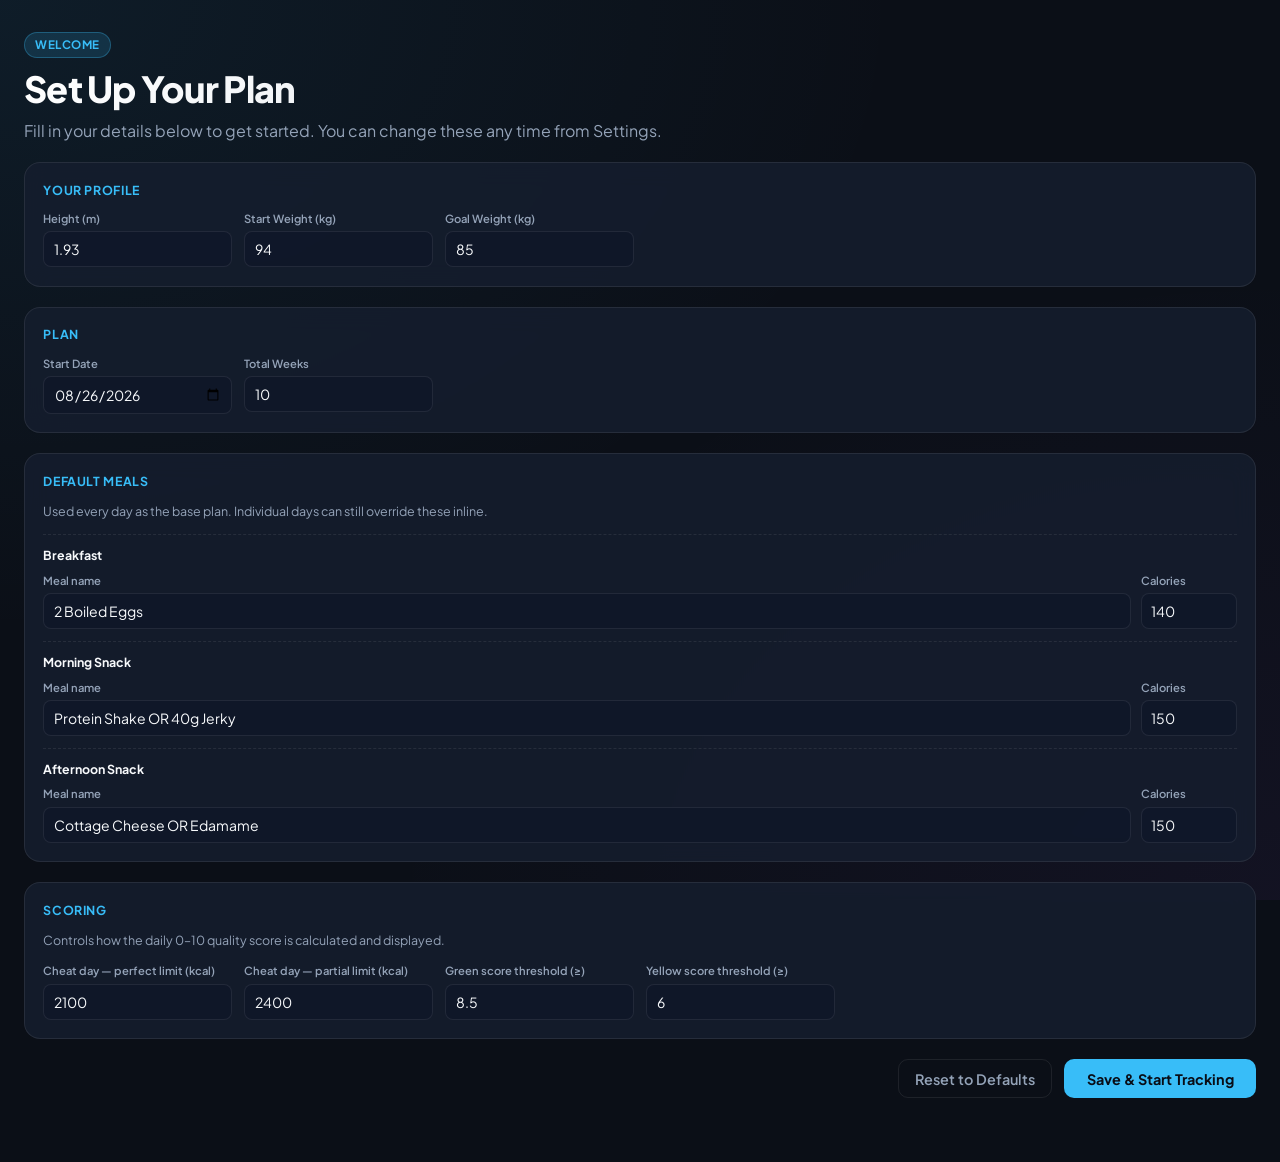
==== config.html @ 934a7dc1 "Valid HTML and   Add config page with first-run setup and configurable plan variables - Adds a confi" ====
<!DOCTYPE html>
<html lang="en">
<head>
  <meta charset="UTF-8">
  <meta name="viewport" content="width=device-width, initial-scale=1.0">
  <meta name="apple-mobile-web-app-capable" content="yes">
  <meta name="apple-mobile-web-app-status-bar-style" content="black-translucent">
  <title>Settings</title>
  <link rel="preconnect" href="https://fonts.googleapis.com">
  <link rel="preconnect" href="https://fonts.gstatic.com" crossorigin>
  <link href="https://fonts.googleapis.com/css2?family=Plus+Jakarta+Sans:wght@400;500;600;700;800&display=swap" rel="stylesheet">
  <link rel="stylesheet" href="styles.css">
</head>
<body>

  <a class="btn-back" href="index.html">← Back to Tracker</a>

  <header>
    <div class="brand-badge">Configuration</div>
    <h1>Settings</h1>
    <p class="subtitle">Adjust your plan details, profile, default meals, and scoring thresholds.</p>
  </header>

  <form id="config-form" onsubmit="return false;">

    <div class="cfg-section">
      <div class="cfg-section-title">Your Profile</div>
      <div class="cfg-grid">
        <div class="cfg-field">
          <label for="cfg-height">Height (m)</label>
          <input type="number" id="cfg-height" step="0.01" min="1" max="2.5" placeholder="1.93">
        </div>
        <div class="cfg-field">
          <label for="cfg-start-weight">Start Weight (kg)</label>
          <input type="number" id="cfg-start-weight" step="0.1" min="30" max="300" placeholder="94">
        </div>
        <div class="cfg-field">
          <label for="cfg-goal-weight">Goal Weight (kg)</label>
          <input type="number" id="cfg-goal-weight" step="0.1" min="30" max="300" placeholder="85">
        </div>
      </div>
    </div>

    <div class="cfg-section">
      <div class="cfg-section-title">Plan</div>
      <div class="cfg-grid">
        <div class="cfg-field">
          <label for="cfg-start-date">Start Date</label>
          <input type="date" id="cfg-start-date">
        </div>
        <div class="cfg-field">
          <label for="cfg-total-weeks">Total Weeks</label>
          <input type="number" id="cfg-total-weeks" step="1" min="1" max="52" placeholder="10">
        </div>
      </div>
    </div>

    <div class="cfg-section">
      <div class="cfg-section-title">Default Meals</div>
      <p class="cfg-section-desc">Used every day as the base plan. Individual days can still override these inline.</p>

      <div class="cfg-meal-row">
        <div class="cfg-meal-label">Breakfast</div>
        <div class="cfg-meal-fields">
          <div class="cfg-field cfg-field-grow">
            <label for="cfg-b-name">Meal name</label>
            <input type="text" id="cfg-b-name" placeholder="2 Boiled Eggs">
          </div>
          <div class="cfg-field cfg-field-cal">
            <label for="cfg-b-cal">Calories</label>
            <input type="number" id="cfg-b-cal" step="5" min="0" placeholder="140">
          </div>
        </div>
      </div>

      <div class="cfg-meal-row">
        <div class="cfg-meal-label">Morning Snack</div>
        <div class="cfg-meal-fields">
          <div class="cfg-field cfg-field-grow">
            <label for="cfg-s1-name">Meal name</label>
            <input type="text" id="cfg-s1-name" placeholder="Protein Shake OR 40g Jerky">
          </div>
          <div class="cfg-field cfg-field-cal">
            <label for="cfg-s1-cal">Calories</label>
            <input type="number" id="cfg-s1-cal" step="5" min="0" placeholder="150">
          </div>
        </div>
      </div>

      <div class="cfg-meal-row">
        <div class="cfg-meal-label">Afternoon Snack</div>
        <div class="cfg-meal-fields">
          <div class="cfg-field cfg-field-grow">
            <label for="cfg-s2-name">Meal name</label>
            <input type="text" id="cfg-s2-name" placeholder="Cottage Cheese OR Edamame">
          </div>
          <div class="cfg-field cfg-field-cal">
            <label for="cfg-s2-cal">Calories</label>
            <input type="number" id="cfg-s2-cal" step="5" min="0" placeholder="150">
          </div>
        </div>
      </div>
    </div>

    <div class="cfg-section">
      <div class="cfg-section-title">Scoring</div>
      <p class="cfg-section-desc">Controls how the daily 0–10 quality score is calculated and displayed.</p>
      <div class="cfg-grid">
        <div class="cfg-field">
          <label for="cfg-cheat-perfect">Cheat day — perfect limit (kcal)</label>
          <input type="number" id="cfg-cheat-perfect" step="50" min="500" placeholder="2100">
        </div>
        <div class="cfg-field">
          <label for="cfg-cheat-partial">Cheat day — partial limit (kcal)</label>
          <input type="number" id="cfg-cheat-partial" step="50" min="500" placeholder="2400">
        </div>
        <div class="cfg-field">
          <label for="cfg-score-high">Green score threshold (≥)</label>
          <input type="number" id="cfg-score-high" step="0.5" min="0" max="10" placeholder="8.5">
        </div>
        <div class="cfg-field">
          <label for="cfg-score-mid">Yellow score threshold (≥)</label>
          <input type="number" id="cfg-score-mid" step="0.5" min="0" max="10" placeholder="6.0">
        </div>
      </div>
    </div>

    <div id="cfg-toast" class="cfg-toast" hidden></div>

    <div class="cfg-actions">
      <button type="button" class="btn-cfg-reset" onclick="resetToDefaults()">Reset to Defaults</button>
      <button type="button" class="btn-cfg-save" onclick="saveSettings()">Save Settings</button>
    </div>

  </form>

  <script src="shared.js"></script>
  <script src="config.js"></script>
</body>
</html>
---- styles.css ----
:root {
  --bg: #0b0f17;
  --card-bg: rgba(22, 30, 46, 0.85);
  --card-border: rgba(255, 255, 255, 0.08);
  --card-border-hover: rgba(56, 189, 248, 0.3);
  --text-main: #f8fafc;
  --text-muted: #94a3b8;
  --text-dim: #64748b;
  --accent: #38bdf8;
  --accent-glow: rgba(56, 189, 248, 0.15);
  --success: #10b981;
  --success-glow: rgba(16, 185, 129, 0.15);
  --warning: #f59e0b;
  --purple: #a855f7;
  --purple-glow: rgba(168, 85, 247, 0.15);
  --font: 'Plus Jakarta Sans', -apple-system, BlinkMacSystemFont, sans-serif;
}

* {
  box-sizing: border-box;
  margin: 0;
  padding: 0;
  -webkit-tap-highlight-color: transparent;
}

.visually-hidden {
  position: absolute;
  width: 1px;
  height: 1px;
  padding: 0;
  margin: -1px;
  overflow: hidden;
  clip: rect(0, 0, 0, 0);
  white-space: nowrap;
  border: 0;
}

body {
  background-color: var(--bg);
  background-image: 
    radial-gradient(at 0% 0%, rgba(56, 189, 248, 0.08) 0px, transparent 50%),
    radial-gradient(at 100% 100%, rgba(168, 85, 247, 0.05) 0px, transparent 50%);
  background-attachment: fixed;
  color: var(--text-main);
  font-family: var(--font);
  line-height: 1.4;
  padding: 1rem;
  max-width: 1320px;
  margin: 0 auto;
  min-height: 100vh;
}

header {
  margin-bottom: 1.25rem;
  display: flex;
  flex-direction: column;
  gap: 0.35rem;
}

.brand-badge {
  display: inline-flex;
  align-items: center;
  background: var(--accent-glow);
  border: 1px solid rgba(56, 189, 248, 0.3);
  color: var(--accent);
  padding: 0.25rem 0.65rem;
  border-radius: 9999px;
  font-size: 0.725rem;
  font-weight: 700;
  letter-spacing: 0.04em;
  text-transform: uppercase;
  width: fit-content;
}

h1 {
  font-size: 1.6rem;
  font-weight: 800;
  letter-spacing: -0.02em;
  background: linear-gradient(135deg, #ffffff 0%, #cbd5e1 100%);
  -webkit-background-clip: text;
  -webkit-text-fill-color: transparent;
}

.subtitle { color: var(--text-muted); font-size: 0.85rem; }

.dashboard-card {
  background: var(--card-bg);
  backdrop-filter: blur(12px);
  -webkit-backdrop-filter: blur(12px);
  border: 1px solid var(--card-border);
  border-radius: 16px;
  padding: 1rem 1.25rem;
  margin-bottom: 1.25rem;
}

.progress-header {
  display: flex;
  justify-content: space-between;
  align-items: flex-end;
  margin-bottom: 0.6rem;
}

.progress-title {
  font-size: 0.775rem;
  font-weight: 700;
  color: var(--text-muted);
  text-transform: uppercase;
  letter-spacing: 0.04em;
}

.progress-number { font-size: 1.25rem; font-weight: 800; color: var(--accent); }

.progress-track {
  background: rgba(15, 23, 42, 0.8);
  height: 12px;
  border-radius: 9999px;
  overflow: hidden;
  border: 1px solid var(--card-border);
  padding: 2px;
}

.progress-fill {
  background: linear-gradient(90deg, var(--accent) 0%, var(--success) 100%);
  height: 100%;
  width: 0%;
  border-radius: 9999px;
  transition: width 0.4s cubic-bezier(0.4, 0, 0.2, 1);
}

.quick-actions {
  display: flex;
  gap: 0.5rem;
  overflow-x: auto;
  padding-bottom: 0.25rem;
  margin-bottom: 1.25rem;
  -webkit-overflow-scrolling: touch;
  scrollbar-width: none;
}

.quick-actions::-webkit-scrollbar { display: none; }

.qa-btn {
  display: inline-flex;
  align-items: center;
  gap: 0.4rem;
  background: var(--card-bg);
  border: 1px solid var(--card-border);
  color: var(--text-main);
  padding: 0.55rem 0.9rem;
  border-radius: 10px;
  font-size: 0.8rem;
  font-weight: 600;
  font-family: var(--font);
  cursor: pointer;
  text-decoration: none;
  white-space: nowrap;
  flex-shrink: 0;
}

.qa-btn:hover { border-color: var(--card-border-hover); }

.controls-wrapper {
  display: flex;
  flex-direction: column;
  gap: 0.85rem;
  margin-bottom: 1.25rem;
}

.week-nav {
  display: flex;
  gap: 0.4rem;
  overflow-x: auto;
  padding-bottom: 0.4rem;
  -webkit-overflow-scrolling: touch;
  scrollbar-width: none;
}

.week-nav::-webkit-scrollbar { display: none; }

.btn-week {
  background: var(--card-bg);
  border: 1px solid var(--card-border);
  color: var(--text-muted);
  padding: 0.55rem 0.9rem;
  border-radius: 10px;
  cursor: pointer;
  font-size: 0.825rem;
  font-weight: 600;
  white-space: nowrap;
  transition: all 0.2s ease;
  font-family: var(--font);
  flex-shrink: 0;
}

.btn-week.active {
  background: var(--accent);
  color: #090d16;
  border-color: var(--accent);
  font-weight: 700;
}

.action-bar {
  display: flex;
  justify-content: space-between;
  align-items: center;
  gap: 0.75rem;
}

.week-info-tag { font-size: 0.9rem; font-weight: 700; color: var(--text-main); }
.week-info-tag span { font-weight: 500; color: var(--text-muted); font-size: 0.8rem; display: block; }

.btn-reset {
  background: transparent;
  border: 1px solid rgba(239, 68, 68, 0.3);
  color: #ef4444;
  padding: 0.4rem 0.75rem;
  border-radius: 8px;
  cursor: pointer;
  font-size: 0.75rem;
  font-weight: 600;
  font-family: var(--font);
  flex-shrink: 0;
}

.days-grid {
  display: grid;
  grid-template-columns: repeat(auto-fill, minmax(320px, 1fr));
  gap: 1.25rem;
}

.day-card {
  background: var(--card-bg);
  backdrop-filter: blur(12px);
  -webkit-backdrop-filter: blur(12px);
  border: 1px solid var(--card-border);
  border-radius: 16px;
  padding: 1.15rem;
  display: flex;
  flex-direction: column;
  justify-content: space-between;
}

.day-card.completed-day {
  border-color: rgba(16, 185, 129, 0.4);
  background: rgba(16, 185, 129, 0.03);
}

.day-header {
  display: flex;
  justify-content: space-between;
  align-items: flex-start;
  padding-bottom: 0.75rem;
  margin-bottom: 0.75rem;
  border-bottom: 1px solid var(--card-border);
}

.day-title { font-size: 1.05rem; font-weight: 700; }
.day-date { font-size: 0.775rem; font-weight: 600; color: var(--accent); }

.header-badges { display: flex; flex-direction: column; align-items: flex-end; gap: 0.3rem; }

.score-pill {
  font-size: 0.75rem;
  font-weight: 800;
  padding: 0.2rem 0.55rem;
  border-radius: 6px;
  display: inline-flex;
  align-items: center;
  gap: 0.25rem;
}

.score-high {
  background: rgba(16, 185, 129, 0.15);
  color: #34d399;
  border: 1px solid rgba(16, 185, 129, 0.3);
}

.score-mid {
  background: rgba(245, 158, 11, 0.15);
  color: #fbbf24;
  border: 1px solid rgba(245, 158, 11, 0.3);
}

.score-low {
  background: rgba(239, 68, 68, 0.15);
  color: #f87171;
  border: 1px solid rgba(239, 68, 68, 0.3);
}

.calorie-pill {
  font-size: 0.725rem;
  font-weight: 800;
  padding: 0.2rem 0.5rem;
  border-radius: 6px;
  background: rgba(56, 189, 248, 0.1);
  color: var(--accent);
  border: 1px solid rgba(56, 189, 248, 0.2);
}

.calorie-pill.cheat {
  background: var(--purple-glow);
  color: var(--purple);
  border-color: rgba(168, 85, 247, 0.3);
}

.checklist { display: flex; flex-direction: column; gap: 0.5rem; }

.check-item {
  display: flex;
  align-items: flex-start;
  gap: 0.75rem;
  padding: 0.5rem;
  border-radius: 10px;
  cursor: pointer;
  min-height: 44px;
}

.check-item:active { background: rgba(255, 255, 255, 0.05); }

.checkbox-custom {
  position: relative;
  width: 22px;
  height: 22px;
  border: 2px solid var(--text-dim);
  border-radius: 6px;
  background: rgba(15, 23, 42, 0.6);
  cursor: pointer;
  margin-top: 1px;
  flex-shrink: 0;
  display: flex;
  align-items: center;
  justify-content: center;
}

.check-item input[type="checkbox"] { position: absolute; opacity: 0; cursor: pointer; height: 0; width: 0; }

.check-item input[type="checkbox"]:checked ~ .checkbox-custom {
  background: var(--success);
  border-color: var(--success);
}

.check-item input[type="checkbox"]:focus-visible ~ .checkbox-custom {
  outline: 2px solid var(--accent);
  outline-offset: 2px;
}

.checkbox-custom::after {
  content: "";
  position: absolute;
  display: none;
  width: 5px;
  height: 9px;
  border: solid #0b0f17;
  border-width: 0 2.5px 2.5px 0;
  transform: rotate(45deg);
  margin-bottom: 2px;
}

.check-item input[type="checkbox"]:checked ~ .checkbox-custom::after { display: block; }
.item-content { flex-grow: 1; }

.item-title {
  font-size: 0.85rem;
  font-weight: 600;
  color: var(--text-main);
  display: flex;
  justify-content: space-between;
  align-items: center;
}

.item-cal { font-size: 0.7rem; color: var(--text-dim); font-weight: 700; }

.check-item input[type="checkbox"]:checked ~ .item-content .item-title {
  color: var(--text-dim);
  text-decoration: line-through;
}

.item-desc { font-size: 0.75rem; color: var(--text-muted); display: block; margin-top: 0.1rem; }

.item-cal-input,
.item-desc-input {
  background: transparent;
  border: none;
  border-bottom: 1px dashed var(--card-border);
  color: inherit;
  font-family: var(--font);
  padding: 0 0 1px 0;
  outline: none;
  border-radius: 0;
}

.item-cal-input:focus,
.item-desc-input:focus {
  border-bottom-color: var(--accent);
}

.item-cal-input {
  width: 4.2rem;
  flex-shrink: 0;
  text-align: right;
  font-size: 0.7rem;
  font-weight: 700;
  color: var(--text-dim);
  -moz-appearance: textfield;
}

.item-cal-input.cheat-tag { color: var(--purple); }

.item-desc-input {
  display: block;
  width: 100%;
  font-size: 0.75rem;
  color: var(--text-muted);
  margin-top: 0.1rem;
}

.exercise-comment-box {
  margin-top: 0.25rem;
  margin-left: 2rem;
}

.exercise-comment-box input {
  background: rgba(15, 23, 42, 0.6);
  border: 1px solid var(--card-border);
  border-radius: 6px;
  padding: 0.35rem 0.5rem;
  color: var(--text-main);
  font-size: 0.75rem;
  font-family: var(--font);
  outline: none;
  width: 100%;
}

.exercise-comment-box input:focus { border-color: var(--warning); }

.section-divider { margin: 0.75rem 0; border-top: 1px dashed var(--card-border); }

.sunday-box {
  background: rgba(168, 85, 247, 0.05);
  border: 1px solid rgba(168, 85, 247, 0.2);
  border-radius: 12px;
  padding: 0.75rem;
  margin-bottom: 0.75rem;
  display: flex;
  flex-direction: column;
  gap: 0.6rem;
}

.box-title { font-size: 0.775rem; font-weight: 700; color: var(--purple); }

.measure-grid { display: grid; grid-template-columns: repeat(2, 1fr); gap: 0.4rem; }
.measure-field { display: flex; flex-direction: column; gap: 0.2rem; }
.measure-field label { font-size: 0.675rem; font-weight: 600; color: var(--text-muted); }
.measure-field input {
  background: rgba(15, 23, 42, 0.8);
  border: 1px solid var(--card-border);
  border-radius: 6px;
  padding: 0.4rem;
  color: var(--text-main);
  font-size: 0.85rem;
  font-family: var(--font);
  outline: none;
  width: 100%;
}

.photo-upload-zone {
  display: flex;
  flex-direction: column;
  align-items: center;
  gap: 0.5rem;
}

.photo-preview {
  width: 100%;
  max-height: 180px;
  object-fit: cover;
  border-radius: 8px;
  border: 1px solid var(--card-border);
}

.btn-photo {
  background: rgba(168, 85, 247, 0.15);
  border: 1px solid rgba(168, 85, 247, 0.4);
  color: var(--purple);
  padding: 0.45rem 0.85rem;
  border-radius: 8px;
  font-size: 0.75rem;
  font-weight: 700;
  cursor: pointer;
  display: inline-flex;
  align-items: center;
  gap: 0.4rem;
  font-family: var(--font);
  width: 100%;
  justify-content: center;
}

.btn-remove-photo {
  background: transparent;
  border: none;
  color: #ef4444;
  font-size: 0.7rem;
  cursor: pointer;
  text-decoration: underline;
}

.notes-box { display: flex; flex-direction: column; gap: 0.3rem; margin-top: 0.5rem; }
.notes-box label { font-size: 0.725rem; font-weight: 600; color: var(--text-muted); }
.notes-box textarea {
  background: rgba(15, 23, 42, 0.6);
  border: 1px solid var(--card-border);
  border-radius: 8px;
  padding: 0.5rem;
  color: var(--text-main);
  font-size: 0.825rem;
  font-family: var(--font);
  resize: vertical;
  min-height: 52px;
  outline: none;
}

.workout-tag { color: var(--warning); font-weight: 600; }
.rest-tag { color: var(--text-dim); }
.cheat-tag { color: var(--purple); font-weight: 700; }

/* --- Stats page --- */

.btn-back {
  display: inline-flex;
  align-items: center;
  gap: 0.35rem;
  color: var(--text-muted);
  text-decoration: none;
  font-size: 0.8rem;
  font-weight: 600;
  margin-bottom: 0.75rem;
}

.btn-back:hover { color: var(--accent); }

.stats-grid {
  display: grid;
  grid-template-columns: repeat(auto-fit, minmax(150px, 1fr));
  gap: 0.85rem;
  margin-bottom: 1.25rem;
}

.stat-card {
  background: var(--card-bg);
  backdrop-filter: blur(12px);
  -webkit-backdrop-filter: blur(12px);
  border: 1px solid var(--card-border);
  border-radius: 14px;
  padding: 0.9rem 1rem;
}

.stat-label {
  font-size: 0.7rem;
  font-weight: 700;
  color: var(--text-muted);
  text-transform: uppercase;
  letter-spacing: 0.04em;
  margin-bottom: 0.35rem;
}

.stat-value { font-size: 1.5rem; font-weight: 800; color: var(--text-main); line-height: 1.1; }
.stat-value.accent { color: var(--accent); }
.stat-value.success { color: var(--success); }
.stat-value.purple { color: var(--purple); }
.stat-value.warning { color: var(--warning); }

.stat-sub { font-size: 0.75rem; color: var(--text-dim); margin-top: 0.25rem; }

.charts-grid {
  display: grid;
  grid-template-columns: 1fr;
  gap: 1.25rem;
  margin-bottom: 1.25rem;
}

.chart-card {
  background: var(--card-bg);
  backdrop-filter: blur(12px);
  -webkit-backdrop-filter: blur(12px);
  border: 1px solid var(--card-border);
  border-radius: 16px;
  padding: 1.15rem;
}

.chart-card-title {
  font-size: 0.9rem;
  font-weight: 700;
  color: var(--text-main);
  margin-bottom: 0.15rem;
}

.chart-card-subtitle {
  font-size: 0.75rem;
  color: var(--text-muted);
  margin-bottom: 0.9rem;
}

.chart-canvas-wrap { position: relative; height: 260px; }

.empty-state {
  color: var(--text-dim);
  font-size: 0.8rem;
  text-align: center;
  padding: 2rem 1rem;
}

.photo-timeline {
  display: flex;
  gap: 0.6rem;
  overflow-x: auto;
  padding-bottom: 0.4rem;
  -webkit-overflow-scrolling: touch;
}

.photo-timeline-item { flex-shrink: 0; width: 110px; text-align: center; }

.photo-timeline-item img {
  width: 110px;
  height: 130px;
  object-fit: cover;
  border-radius: 10px;
  border: 1px solid var(--card-border);
  display: block;
}

.photo-timeline-caption { font-size: 0.7rem; color: var(--text-muted); margin-top: 0.3rem; }

/* --- Modal --- */

.modal-overlay {
  position: fixed;
  inset: 0;
  background: rgba(0, 0, 0, 0.6);
  backdrop-filter: blur(4px);
  -webkit-backdrop-filter: blur(4px);
  display: flex;
  align-items: center;
  justify-content: center;
  padding: 1rem;
  z-index: 1000;
}

.modal-overlay[hidden] { display: none; }

.modal-box {
  background: var(--card-bg);
  backdrop-filter: blur(12px);
  -webkit-backdrop-filter: blur(12px);
  border: 1px solid var(--card-border);
  border-radius: 16px;
  padding: 1.25rem;
  width: 100%;
  max-width: 420px;
  max-height: 90vh;
  overflow-y: auto;
}

.modal-title { font-size: 1.05rem; font-weight: 800; margin-bottom: 0.5rem; }
.modal-message { font-size: 0.85rem; color: var(--text-muted); line-height: 1.5; margin-bottom: 1rem; }

.modal-field-row { display: grid; grid-template-columns: 1fr 1fr; gap: 0.6rem; margin-bottom: 0.75rem; }
.modal-field { display: flex; flex-direction: column; gap: 0.3rem; }
.modal-field label { font-size: 0.7rem; font-weight: 600; color: var(--text-muted); }

.modal-field input,
.modal-field select {
  background: rgba(15, 23, 42, 0.8);
  border: 1px solid var(--card-border);
  border-radius: 8px;
  padding: 0.5rem 0.6rem;
  color: var(--text-main);
  font-size: 0.85rem;
  font-family: var(--font);
  outline: none;
  width: 100%;
}

.modal-actions { display: flex; justify-content: flex-end; gap: 0.6rem; margin-top: 1rem; }

.btn-modal-cancel {
  background: transparent;
  border: 1px solid var(--card-border);
  color: var(--text-muted);
  padding: 0.5rem 1rem;
  border-radius: 8px;
  cursor: pointer;
  font-weight: 600;
  font-family: var(--font);
  font-size: 0.85rem;
}

.btn-modal-confirm {
  background: var(--accent);
  border: none;
  color: #090d16;
  padding: 0.5rem 1rem;
  border-radius: 8px;
  cursor: pointer;
  font-weight: 700;
  font-family: var(--font);
  font-size: 0.85rem;
}

.btn-modal-confirm.btn-modal-danger { background: #ef4444; color: #fff; }

/* --- Config page --- */

.cfg-section {
  background: var(--card-bg);
  backdrop-filter: blur(12px);
  -webkit-backdrop-filter: blur(12px);
  border: 1px solid var(--card-border);
  border-radius: 16px;
  padding: 1.15rem;
  margin-bottom: 1.25rem;
}

.cfg-section-title {
  font-size: 0.775rem;
  font-weight: 700;
  color: var(--accent);
  text-transform: uppercase;
  letter-spacing: 0.05em;
  margin-bottom: 0.75rem;
}

.cfg-section-desc {
  font-size: 0.78rem;
  color: var(--text-muted);
  margin-bottom: 0.85rem;
  line-height: 1.5;
}

.cfg-grid {
  display: grid;
  grid-template-columns: repeat(auto-fill, minmax(180px, 1fr));
  gap: 0.75rem;
}

.cfg-field {
  display: flex;
  flex-direction: column;
  gap: 0.3rem;
}

.cfg-field label {
  font-size: 0.7rem;
  font-weight: 600;
  color: var(--text-muted);
}

.cfg-field input {
  background: rgba(15, 23, 42, 0.8);
  border: 1px solid var(--card-border);
  border-radius: 8px;
  padding: 0.5rem 0.6rem;
  color: var(--text-main);
  font-size: 0.875rem;
  font-family: var(--font);
  outline: none;
  width: 100%;
}

.cfg-field input:focus { border-color: var(--accent); }

.cfg-meal-row {
  border-top: 1px dashed var(--card-border);
  padding-top: 0.75rem;
  margin-top: 0.75rem;
}

.cfg-meal-row:first-of-type { border-top: none; margin-top: 0; padding-top: 0; }

.cfg-meal-label {
  font-size: 0.775rem;
  font-weight: 700;
  color: var(--text-main);
  margin-bottom: 0.5rem;
}

.cfg-meal-fields {
  display: flex;
  gap: 0.6rem;
  align-items: flex-end;
}

.cfg-field-grow { flex: 1; }

.cfg-field-cal { width: 6rem; flex-shrink: 0; }

.cfg-actions {
  display: flex;
  justify-content: flex-end;
  gap: 0.75rem;
  margin-bottom: 2rem;
}

.btn-cfg-save {
  background: var(--accent);
  border: none;
  color: #090d16;
  padding: 0.6rem 1.4rem;
  border-radius: 10px;
  cursor: pointer;
  font-weight: 700;
  font-family: var(--font);
  font-size: 0.9rem;
}

.btn-cfg-reset {
  background: transparent;
  border: 1px solid var(--card-border);
  color: var(--text-muted);
  padding: 0.6rem 1rem;
  border-radius: 10px;
  cursor: pointer;
  font-weight: 600;
  font-family: var(--font);
  font-size: 0.9rem;
}

.cfg-toast {
  background: var(--success);
  color: #0b0f17;
  font-size: 0.825rem;
  font-weight: 700;
  padding: 0.55rem 1rem;
  border-radius: 8px;
  margin-bottom: 0.75rem;
  text-align: center;
}

@media (min-width: 768px) {
  body { padding: 2rem 1.5rem; }
  h1 { font-size: 2.25rem; }
  .subtitle { font-size: 1rem; }
  .charts-grid { grid-template-columns: repeat(2, 1fr); }
  .charts-grid .chart-card.full-width { grid-column: 1 / -1; }
}
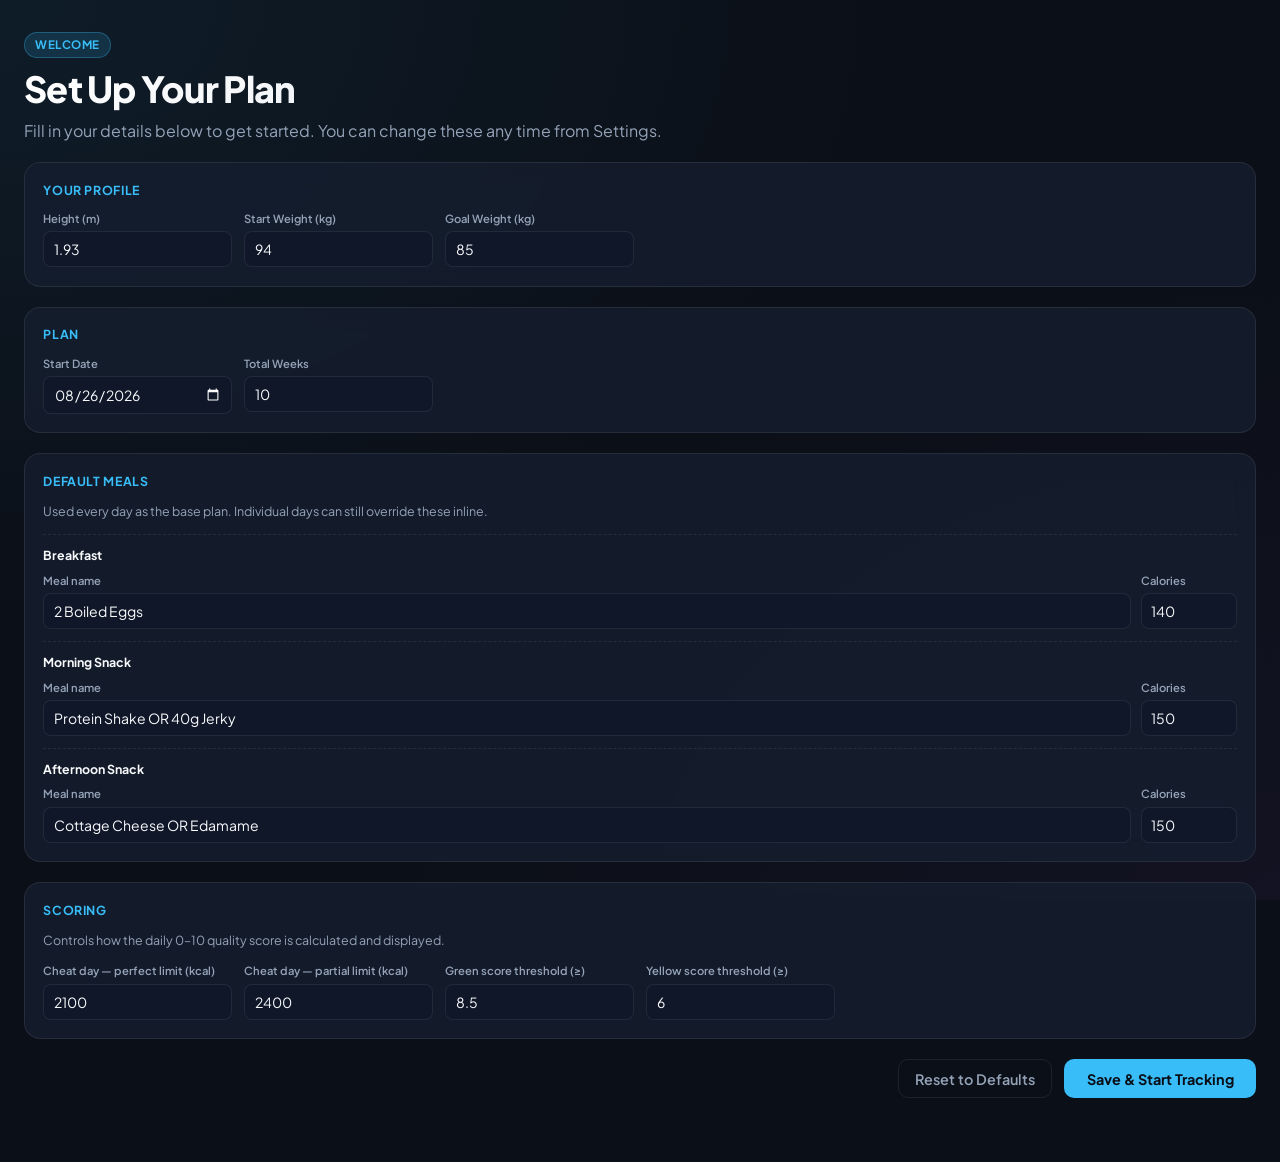
==== commit 175a932c: "Reorganize JS and CSS into js/ and css/ folders Moves script.js, shared.js, stats.js, and config.js " ====
--- a/config.html
+++ b/config.html
@@ -9,7 +9,8 @@
   <link rel="preconnect" href="https://fonts.googleapis.com">
   <link rel="preconnect" href="https://fonts.gstatic.com" crossorigin>
   <link href="https://fonts.googleapis.com/css2?family=Plus+Jakarta+Sans:wght@400;500;600;700;800&display=swap" rel="stylesheet">
-  <link rel="stylesheet" href="styles.css">
+  <link rel="icon" href="favicon.svg" type="image/svg+xml">
+  <link rel="stylesheet" href="css/styles.css">
 </head>
 <body>
 
@@ -134,7 +135,7 @@
 
   </form>
 
-  <script src="shared.js"></script>
-  <script src="config.js"></script>
+  <script src="js/shared.js"></script>
+  <script src="js/config.js"></script>
 </body>
 </html>
--- a/css/styles.css
+++ b/css/styles.css
@@ -0,0 +1,845 @@
+:root {
+  --bg: #0b0f17;
+  --card-bg: rgba(22, 30, 46, 0.85);
+  --card-border: rgba(255, 255, 255, 0.08);
+  --card-border-hover: rgba(56, 189, 248, 0.3);
+  --text-main: #f8fafc;
+  --text-muted: #94a3b8;
+  --text-dim: #64748b;
+  --accent: #38bdf8;
+  --accent-glow: rgba(56, 189, 248, 0.15);
+  --success: #10b981;
+  --success-glow: rgba(16, 185, 129, 0.15);
+  --warning: #f59e0b;
+  --purple: #a855f7;
+  --purple-glow: rgba(168, 85, 247, 0.15);
+  --font: 'Plus Jakarta Sans', -apple-system, BlinkMacSystemFont, sans-serif;
+  color-scheme: dark;
+}
+
+* {
+  box-sizing: border-box;
+  margin: 0;
+  padding: 0;
+  -webkit-tap-highlight-color: transparent;
+}
+
+.visually-hidden {
+  position: absolute;
+  width: 1px;
+  height: 1px;
+  padding: 0;
+  margin: -1px;
+  overflow: hidden;
+  clip: rect(0, 0, 0, 0);
+  white-space: nowrap;
+  border: 0;
+}
+
+body {
+  background-color: var(--bg);
+  background-image: 
+    radial-gradient(at 0% 0%, rgba(56, 189, 248, 0.08) 0px, transparent 50%),
+    radial-gradient(at 100% 100%, rgba(168, 85, 247, 0.05) 0px, transparent 50%);
+  background-attachment: fixed;
+  color: var(--text-main);
+  font-family: var(--font);
+  line-height: 1.4;
+  padding: 1rem;
+  max-width: 1320px;
+  margin: 0 auto;
+  min-height: 100vh;
+}
+
+header {
+  margin-bottom: 1.25rem;
+  display: flex;
+  flex-direction: column;
+  gap: 0.35rem;
+}
+
+.brand-badge {
+  display: inline-flex;
+  align-items: center;
+  background: var(--accent-glow);
+  border: 1px solid rgba(56, 189, 248, 0.3);
+  color: var(--accent);
+  padding: 0.25rem 0.65rem;
+  border-radius: 9999px;
+  font-size: 0.725rem;
+  font-weight: 700;
+  letter-spacing: 0.04em;
+  text-transform: uppercase;
+  width: fit-content;
+}
+
+h1 {
+  font-size: 1.6rem;
+  font-weight: 800;
+  letter-spacing: -0.02em;
+  background: linear-gradient(135deg, #ffffff 0%, #cbd5e1 100%);
+  -webkit-background-clip: text;
+  -webkit-text-fill-color: transparent;
+}
+
+.subtitle { color: var(--text-muted); font-size: 0.85rem; }
+
+.dashboard-card {
+  background: var(--card-bg);
+  backdrop-filter: blur(12px);
+  -webkit-backdrop-filter: blur(12px);
+  border: 1px solid var(--card-border);
+  border-radius: 16px;
+  padding: 1rem 1.25rem;
+  margin-bottom: 1.25rem;
+}
+
+.progress-header {
+  display: flex;
+  justify-content: space-between;
+  align-items: flex-end;
+  margin-bottom: 0.6rem;
+}
+
+.progress-title {
+  font-size: 0.775rem;
+  font-weight: 700;
+  color: var(--text-muted);
+  text-transform: uppercase;
+  letter-spacing: 0.04em;
+}
+
+.progress-number { font-size: 1.25rem; font-weight: 800; color: var(--accent); }
+
+.progress-track {
+  background: rgba(15, 23, 42, 0.8);
+  height: 12px;
+  border-radius: 9999px;
+  overflow: hidden;
+  border: 1px solid var(--card-border);
+  padding: 2px;
+}
+
+.progress-fill {
+  background: linear-gradient(90deg, var(--accent) 0%, var(--success) 100%);
+  height: 100%;
+  width: 0%;
+  border-radius: 9999px;
+  transition: width 0.4s cubic-bezier(0.4, 0, 0.2, 1);
+}
+
+.quick-actions {
+  display: flex;
+  gap: 0.5rem;
+  overflow-x: auto;
+  padding-bottom: 0.25rem;
+  margin-bottom: 1.25rem;
+  -webkit-overflow-scrolling: touch;
+  scrollbar-width: none;
+}
+
+.quick-actions::-webkit-scrollbar { display: none; }
+
+.qa-btn {
+  display: inline-flex;
+  align-items: center;
+  gap: 0.4rem;
+  background: var(--card-bg);
+  border: 1px solid var(--card-border);
+  color: var(--text-main);
+  padding: 0.55rem 0.9rem;
+  border-radius: 10px;
+  font-size: 0.8rem;
+  font-weight: 600;
+  font-family: var(--font);
+  cursor: pointer;
+  text-decoration: none;
+  white-space: nowrap;
+  flex-shrink: 0;
+}
+
+.qa-btn:hover { border-color: var(--card-border-hover); }
+
+.controls-wrapper {
+  display: flex;
+  flex-direction: column;
+  gap: 0.85rem;
+  margin-bottom: 1.25rem;
+}
+
+.week-nav {
+  display: flex;
+  gap: 0.4rem;
+  overflow-x: auto;
+  padding-bottom: 0.4rem;
+  -webkit-overflow-scrolling: touch;
+  scrollbar-width: none;
+}
+
+.week-nav::-webkit-scrollbar { display: none; }
+
+.btn-week {
+  background: var(--card-bg);
+  border: 1px solid var(--card-border);
+  color: var(--text-muted);
+  padding: 0.55rem 0.9rem;
+  border-radius: 10px;
+  cursor: pointer;
+  font-size: 0.825rem;
+  font-weight: 600;
+  white-space: nowrap;
+  transition: all 0.2s ease;
+  font-family: var(--font);
+  flex-shrink: 0;
+}
+
+.btn-week.active {
+  background: var(--accent);
+  color: #090d16;
+  border-color: var(--accent);
+  font-weight: 700;
+}
+
+.action-bar {
+  display: flex;
+  justify-content: space-between;
+  align-items: center;
+  gap: 0.75rem;
+}
+
+.week-info-tag { font-size: 0.9rem; font-weight: 700; color: var(--text-main); }
+.week-info-tag span { font-weight: 500; color: var(--text-muted); font-size: 0.8rem; display: block; }
+
+.btn-reset {
+  background: transparent;
+  border: 1px solid rgba(239, 68, 68, 0.3);
+  color: #ef4444;
+  padding: 0.4rem 0.75rem;
+  border-radius: 8px;
+  cursor: pointer;
+  font-size: 0.75rem;
+  font-weight: 600;
+  font-family: var(--font);
+  flex-shrink: 0;
+}
+
+.days-grid {
+  display: grid;
+  grid-template-columns: repeat(auto-fill, minmax(320px, 1fr));
+  gap: 1.25rem;
+}
+
+.day-card {
+  background: var(--card-bg);
+  backdrop-filter: blur(12px);
+  -webkit-backdrop-filter: blur(12px);
+  border: 1px solid var(--card-border);
+  border-radius: 16px;
+  padding: 1.15rem;
+  display: flex;
+  flex-direction: column;
+  justify-content: space-between;
+}
+
+.day-card.completed-day {
+  border-color: rgba(16, 185, 129, 0.4);
+  background: rgba(16, 185, 129, 0.03);
+}
+
+.day-header {
+  display: flex;
+  justify-content: space-between;
+  align-items: flex-start;
+  padding-bottom: 0.75rem;
+  margin-bottom: 0.75rem;
+  border-bottom: 1px solid var(--card-border);
+}
+
+.day-title { font-size: 1.05rem; font-weight: 700; }
+.day-date { font-size: 0.775rem; font-weight: 600; color: var(--accent); }
+
+.header-badges { display: flex; flex-direction: column; align-items: flex-end; gap: 0.3rem; }
+
+.score-pill {
+  font-size: 0.75rem;
+  font-weight: 800;
+  padding: 0.2rem 0.55rem;
+  border-radius: 6px;
+  display: inline-flex;
+  align-items: center;
+  gap: 0.25rem;
+}
+
+.score-high {
+  background: rgba(16, 185, 129, 0.15);
+  color: #34d399;
+  border: 1px solid rgba(16, 185, 129, 0.3);
+}
+
+.score-mid {
+  background: rgba(245, 158, 11, 0.15);
+  color: #fbbf24;
+  border: 1px solid rgba(245, 158, 11, 0.3);
+}
+
+.score-low {
+  background: rgba(239, 68, 68, 0.15);
+  color: #f87171;
+  border: 1px solid rgba(239, 68, 68, 0.3);
+}
+
+.calorie-pill {
+  font-size: 0.725rem;
+  font-weight: 800;
+  padding: 0.2rem 0.5rem;
+  border-radius: 6px;
+  background: rgba(56, 189, 248, 0.1);
+  color: var(--accent);
+  border: 1px solid rgba(56, 189, 248, 0.2);
+}
+
+.calorie-pill.cheat {
+  background: var(--purple-glow);
+  color: var(--purple);
+  border-color: rgba(168, 85, 247, 0.3);
+}
+
+.checklist { display: flex; flex-direction: column; gap: 0.5rem; }
+
+.check-item {
+  display: flex;
+  align-items: flex-start;
+  gap: 0.75rem;
+  padding: 0.5rem;
+  border-radius: 10px;
+  cursor: pointer;
+  min-height: 44px;
+}
+
+.check-item:active { background: rgba(255, 255, 255, 0.05); }
+
+.checkbox-custom {
+  position: relative;
+  width: 22px;
+  height: 22px;
+  border: 2px solid var(--text-dim);
+  border-radius: 6px;
+  background: rgba(15, 23, 42, 0.6);
+  cursor: pointer;
+  margin-top: 1px;
+  flex-shrink: 0;
+  display: flex;
+  align-items: center;
+  justify-content: center;
+}
+
+.check-item input[type="checkbox"] { position: absolute; opacity: 0; cursor: pointer; height: 0; width: 0; }
+
+.check-item input[type="checkbox"]:checked ~ .checkbox-custom {
+  background: var(--success);
+  border-color: var(--success);
+}
+
+.check-item input[type="checkbox"]:focus-visible ~ .checkbox-custom {
+  outline: 2px solid var(--accent);
+  outline-offset: 2px;
+}
+
+.checkbox-custom::after {
+  content: "";
+  position: absolute;
+  display: none;
+  width: 5px;
+  height: 9px;
+  border: solid #0b0f17;
+  border-width: 0 2.5px 2.5px 0;
+  transform: rotate(45deg);
+  margin-bottom: 2px;
+}
+
+.check-item input[type="checkbox"]:checked ~ .checkbox-custom::after { display: block; }
+.item-content { flex-grow: 1; }
+
+.item-title {
+  font-size: 0.85rem;
+  font-weight: 600;
+  color: var(--text-main);
+  display: flex;
+  justify-content: space-between;
+  align-items: center;
+}
+
+.item-cal { font-size: 0.7rem; color: var(--text-dim); font-weight: 700; }
+
+.check-item input[type="checkbox"]:checked ~ .item-content .item-title {
+  color: var(--text-dim);
+  text-decoration: line-through;
+}
+
+.item-desc { font-size: 0.75rem; color: var(--text-muted); display: block; margin-top: 0.1rem; }
+
+.item-cal-input,
+.item-desc-input {
+  background: transparent;
+  border: none;
+  border-bottom: 1px dashed var(--card-border);
+  color: inherit;
+  font-family: var(--font);
+  padding: 0 0 1px 0;
+  outline: none;
+  border-radius: 0;
+}
+
+.item-cal-input:focus,
+.item-desc-input:focus {
+  border-bottom-color: var(--accent);
+}
+
+.item-cal-input {
+  width: 4.2rem;
+  flex-shrink: 0;
+  text-align: right;
+  font-size: 0.7rem;
+  font-weight: 700;
+  color: var(--text-dim);
+  -moz-appearance: textfield;
+}
+
+.item-cal-input.cheat-tag { color: var(--purple); }
+
+.item-desc-input {
+  display: block;
+  width: 100%;
+  font-size: 0.75rem;
+  color: var(--text-muted);
+  margin-top: 0.1rem;
+}
+
+.exercise-comment-box {
+  margin-top: 0.25rem;
+  margin-left: 2rem;
+}
+
+.exercise-comment-box input {
+  background: rgba(15, 23, 42, 0.6);
+  border: 1px solid var(--card-border);
+  border-radius: 6px;
+  padding: 0.35rem 0.5rem;
+  color: var(--text-main);
+  font-size: 0.75rem;
+  font-family: var(--font);
+  outline: none;
+  width: 100%;
+}
+
+.exercise-comment-box input:focus { border-color: var(--warning); }
+
+.section-divider { margin: 0.75rem 0; border-top: 1px dashed var(--card-border); }
+
+.sunday-box {
+  background: rgba(168, 85, 247, 0.05);
+  border: 1px solid rgba(168, 85, 247, 0.2);
+  border-radius: 12px;
+  padding: 0.75rem;
+  margin-bottom: 0.75rem;
+  display: flex;
+  flex-direction: column;
+  gap: 0.6rem;
+}
+
+.box-title { font-size: 0.775rem; font-weight: 700; color: var(--purple); }
+
+.measure-grid { display: grid; grid-template-columns: repeat(2, 1fr); gap: 0.4rem; }
+.measure-field { display: flex; flex-direction: column; gap: 0.2rem; }
+.measure-field label { font-size: 0.675rem; font-weight: 600; color: var(--text-muted); }
+.measure-field input {
+  background: rgba(15, 23, 42, 0.8);
+  border: 1px solid var(--card-border);
+  border-radius: 6px;
+  padding: 0.4rem;
+  color: var(--text-main);
+  font-size: 0.85rem;
+  font-family: var(--font);
+  outline: none;
+  width: 100%;
+}
+
+.photo-upload-zone {
+  display: flex;
+  flex-direction: column;
+  align-items: center;
+  gap: 0.5rem;
+}
+
+.photo-preview {
+  width: 100%;
+  max-height: 180px;
+  object-fit: cover;
+  border-radius: 8px;
+  border: 1px solid var(--card-border);
+}
+
+.btn-photo {
+  background: rgba(168, 85, 247, 0.15);
+  border: 1px solid rgba(168, 85, 247, 0.4);
+  color: var(--purple);
+  padding: 0.45rem 0.85rem;
+  border-radius: 8px;
+  font-size: 0.75rem;
+  font-weight: 700;
+  cursor: pointer;
+  display: inline-flex;
+  align-items: center;
+  gap: 0.4rem;
+  font-family: var(--font);
+  width: 100%;
+  justify-content: center;
+}
+
+.btn-remove-photo {
+  background: transparent;
+  border: none;
+  color: #ef4444;
+  font-size: 0.7rem;
+  cursor: pointer;
+  text-decoration: underline;
+}
+
+.notes-box { display: flex; flex-direction: column; gap: 0.3rem; margin-top: 0.5rem; }
+.notes-box label { font-size: 0.725rem; font-weight: 600; color: var(--text-muted); }
+.notes-box textarea {
+  background: rgba(15, 23, 42, 0.6);
+  border: 1px solid var(--card-border);
+  border-radius: 8px;
+  padding: 0.5rem;
+  color: var(--text-main);
+  font-size: 0.825rem;
+  font-family: var(--font);
+  resize: vertical;
+  min-height: 52px;
+  outline: none;
+}
+
+.workout-tag { color: var(--warning); font-weight: 600; }
+.rest-tag { color: var(--text-dim); }
+.cheat-tag { color: var(--purple); font-weight: 700; }
+
+/* --- Stats page --- */
+
+.btn-back {
+  display: inline-flex;
+  align-items: center;
+  gap: 0.35rem;
+  color: var(--text-muted);
+  text-decoration: none;
+  font-size: 0.8rem;
+  font-weight: 600;
+  margin-bottom: 0.75rem;
+}
+
+.btn-back:hover { color: var(--accent); }
+
+.stats-grid {
+  display: grid;
+  grid-template-columns: repeat(auto-fit, minmax(150px, 1fr));
+  gap: 0.85rem;
+  margin-bottom: 1.25rem;
+}
+
+.stat-card {
+  background: var(--card-bg);
+  backdrop-filter: blur(12px);
+  -webkit-backdrop-filter: blur(12px);
+  border: 1px solid var(--card-border);
+  border-radius: 14px;
+  padding: 0.9rem 1rem;
+}
+
+.stat-label {
+  font-size: 0.7rem;
+  font-weight: 700;
+  color: var(--text-muted);
+  text-transform: uppercase;
+  letter-spacing: 0.04em;
+  margin-bottom: 0.35rem;
+}
+
+.stat-value { font-size: 1.5rem; font-weight: 800; color: var(--text-main); line-height: 1.1; }
+.stat-value.accent { color: var(--accent); }
+.stat-value.success { color: var(--success); }
+.stat-value.purple { color: var(--purple); }
+.stat-value.warning { color: var(--warning); }
+
+.stat-sub { font-size: 0.75rem; color: var(--text-dim); margin-top: 0.25rem; }
+
+.charts-grid {
+  display: grid;
+  grid-template-columns: 1fr;
+  gap: 1.25rem;
+  margin-bottom: 1.25rem;
+}
+
+.chart-card {
+  background: var(--card-bg);
+  backdrop-filter: blur(12px);
+  -webkit-backdrop-filter: blur(12px);
+  border: 1px solid var(--card-border);
+  border-radius: 16px;
+  padding: 1.15rem;
+}
+
+.chart-card-title {
+  font-size: 0.9rem;
+  font-weight: 700;
+  color: var(--text-main);
+  margin-bottom: 0.15rem;
+}
+
+.chart-card-subtitle {
+  font-size: 0.75rem;
+  color: var(--text-muted);
+  margin-bottom: 0.9rem;
+}
+
+.chart-canvas-wrap { position: relative; height: 260px; }
+
+.empty-state {
+  color: var(--text-dim);
+  font-size: 0.8rem;
+  text-align: center;
+  padding: 2rem 1rem;
+}
+
+.photo-timeline {
+  display: flex;
+  gap: 0.6rem;
+  overflow-x: auto;
+  padding-bottom: 0.4rem;
+  -webkit-overflow-scrolling: touch;
+}
+
+.photo-timeline-item { flex-shrink: 0; width: 110px; text-align: center; }
+
+.photo-timeline-item img {
+  width: 110px;
+  height: 130px;
+  object-fit: cover;
+  border-radius: 10px;
+  border: 1px solid var(--card-border);
+  display: block;
+}
+
+.photo-timeline-caption { font-size: 0.7rem; color: var(--text-muted); margin-top: 0.3rem; }
+
+/* --- Modal --- */
+
+.modal-overlay {
+  position: fixed;
+  inset: 0;
+  background: rgba(0, 0, 0, 0.6);
+  backdrop-filter: blur(4px);
+  -webkit-backdrop-filter: blur(4px);
+  display: flex;
+  align-items: center;
+  justify-content: center;
+  padding: 1rem;
+  z-index: 1000;
+}
+
+.modal-overlay[hidden] { display: none; }
+
+.modal-box {
+  background: var(--card-bg);
+  backdrop-filter: blur(12px);
+  -webkit-backdrop-filter: blur(12px);
+  border: 1px solid var(--card-border);
+  border-radius: 16px;
+  padding: 1.25rem;
+  width: 100%;
+  max-width: 420px;
+  max-height: 90vh;
+  overflow-y: auto;
+}
+
+.modal-title { font-size: 1.05rem; font-weight: 800; margin-bottom: 0.5rem; }
+.modal-message { font-size: 0.85rem; color: var(--text-muted); line-height: 1.5; margin-bottom: 1rem; }
+
+.modal-field-row { display: grid; grid-template-columns: 1fr 1fr; gap: 0.6rem; margin-bottom: 0.75rem; }
+.modal-field { display: flex; flex-direction: column; gap: 0.3rem; }
+.modal-field label { font-size: 0.7rem; font-weight: 600; color: var(--text-muted); }
+
+.modal-field input,
+.modal-field select {
+  background: rgba(15, 23, 42, 0.8);
+  border: 1px solid var(--card-border);
+  border-radius: 8px;
+  padding: 0.5rem 0.6rem;
+  color: var(--text-main);
+  font-size: 0.85rem;
+  font-family: var(--font);
+  outline: none;
+  width: 100%;
+}
+
+.modal-actions { display: flex; justify-content: flex-end; gap: 0.6rem; margin-top: 1rem; }
+
+.btn-modal-cancel {
+  background: transparent;
+  border: 1px solid var(--card-border);
+  color: var(--text-muted);
+  padding: 0.5rem 1rem;
+  border-radius: 8px;
+  cursor: pointer;
+  font-weight: 600;
+  font-family: var(--font);
+  font-size: 0.85rem;
+}
+
+.btn-modal-confirm {
+  background: var(--accent);
+  border: none;
+  color: #090d16;
+  padding: 0.5rem 1rem;
+  border-radius: 8px;
+  cursor: pointer;
+  font-weight: 700;
+  font-family: var(--font);
+  font-size: 0.85rem;
+}
+
+.btn-modal-confirm.btn-modal-danger { background: #ef4444; color: #fff; }
+
+/* --- Config page --- */
+
+.cfg-section {
+  background: var(--card-bg);
+  backdrop-filter: blur(12px);
+  -webkit-backdrop-filter: blur(12px);
+  border: 1px solid var(--card-border);
+  border-radius: 16px;
+  padding: 1.15rem;
+  margin-bottom: 1.25rem;
+}
+
+.cfg-section-title {
+  font-size: 0.775rem;
+  font-weight: 700;
+  color: var(--accent);
+  text-transform: uppercase;
+  letter-spacing: 0.05em;
+  margin-bottom: 0.75rem;
+}
+
+.cfg-section-desc {
+  font-size: 0.78rem;
+  color: var(--text-muted);
+  margin-bottom: 0.85rem;
+  line-height: 1.5;
+}
+
+.cfg-grid {
+  display: grid;
+  grid-template-columns: repeat(auto-fill, minmax(180px, 1fr));
+  gap: 0.75rem;
+}
+
+.cfg-field {
+  display: flex;
+  flex-direction: column;
+  gap: 0.3rem;
+}
+
+.cfg-field label {
+  font-size: 0.7rem;
+  font-weight: 600;
+  color: var(--text-muted);
+}
+
+.cfg-field input {
+  background: rgba(15, 23, 42, 0.8);
+  border: 1px solid var(--card-border);
+  border-radius: 8px;
+  padding: 0.5rem 0.6rem;
+  color: var(--text-main);
+  font-size: 0.875rem;
+  font-family: var(--font);
+  outline: none;
+  width: 100%;
+}
+
+.cfg-field input:focus { border-color: var(--accent); }
+
+.cfg-meal-row {
+  border-top: 1px dashed var(--card-border);
+  padding-top: 0.75rem;
+  margin-top: 0.75rem;
+}
+
+.cfg-meal-row:first-of-type { border-top: none; margin-top: 0; padding-top: 0; }
+
+.cfg-meal-label {
+  font-size: 0.775rem;
+  font-weight: 700;
+  color: var(--text-main);
+  margin-bottom: 0.5rem;
+}
+
+.cfg-meal-fields {
+  display: flex;
+  gap: 0.6rem;
+  align-items: flex-end;
+}
+
+.cfg-field-grow { flex: 1; }
+
+.cfg-field-cal { width: 6rem; flex-shrink: 0; }
+
+.cfg-actions {
+  display: flex;
+  justify-content: flex-end;
+  gap: 0.75rem;
+  margin-bottom: 2rem;
+}
+
+.btn-cfg-save {
+  background: var(--accent);
+  border: none;
+  color: #090d16;
+  padding: 0.6rem 1.4rem;
+  border-radius: 10px;
+  cursor: pointer;
+  font-weight: 700;
+  font-family: var(--font);
+  font-size: 0.9rem;
+}
+
+.btn-cfg-reset {
+  background: transparent;
+  border: 1px solid var(--card-border);
+  color: var(--text-muted);
+  padding: 0.6rem 1rem;
+  border-radius: 10px;
+  cursor: pointer;
+  font-weight: 600;
+  font-family: var(--font);
+  font-size: 0.9rem;
+}
+
+.cfg-toast {
+  background: var(--success);
+  color: #0b0f17;
+  font-size: 0.825rem;
+  font-weight: 700;
+  padding: 0.55rem 1rem;
+  border-radius: 8px;
+  margin-bottom: 0.75rem;
+  text-align: center;
+}
+
+@media (min-width: 768px) {
+  body { padding: 2rem 1.5rem; }
+  h1 { font-size: 2.25rem; }
+  .subtitle { font-size: 1rem; }
+  .charts-grid { grid-template-columns: repeat(2, 1fr); }
+  .charts-grid .chart-card.full-width { grid-column: 1 / -1; }
+}
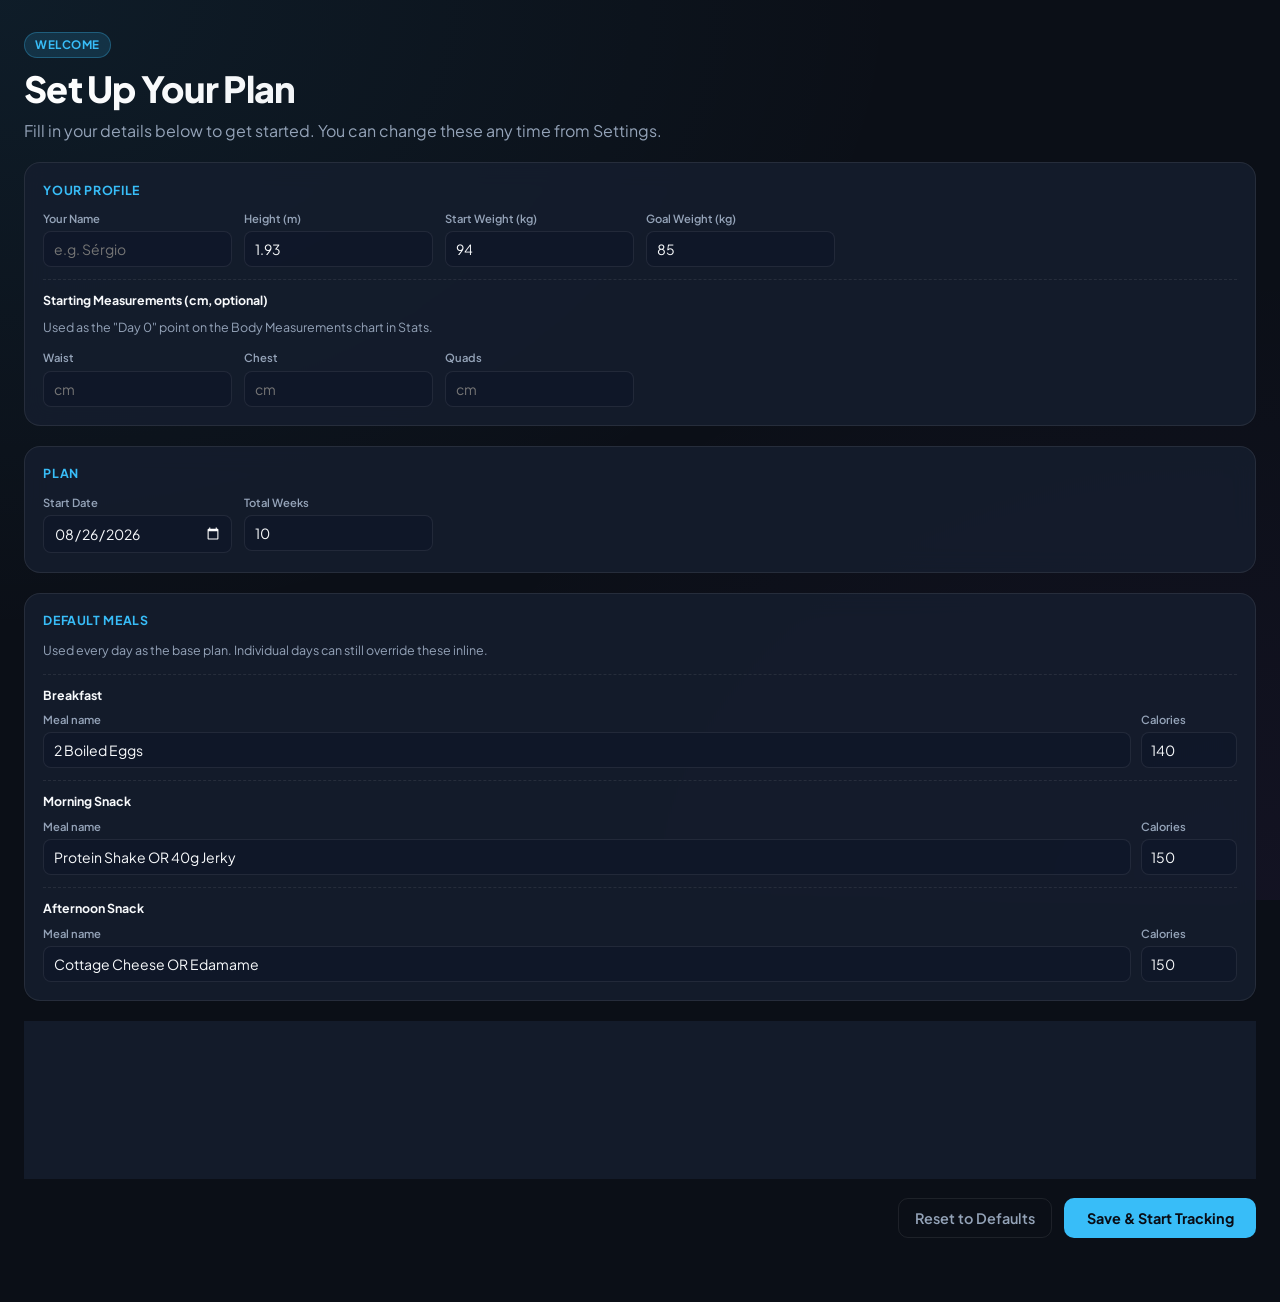
==== commit 1aa83ef0: "Add files/ folder, profile name, and starting measurements - Move meals.json and favicon.svg into a " ====
--- a/config.html
+++ b/config.html
@@ -9,7 +9,7 @@
   <link rel="preconnect" href="https://fonts.googleapis.com">
   <link rel="preconnect" href="https://fonts.gstatic.com" crossorigin>
   <link href="https://fonts.googleapis.com/css2?family=Plus+Jakarta+Sans:wght@400;500;600;700;800&display=swap" rel="stylesheet">
-  <link rel="icon" href="favicon.svg" type="image/svg+xml">
+  <link rel="icon" href="files/favicon.svg" type="image/svg+xml">
   <link rel="stylesheet" href="css/styles.css">
 </head>
 <body>
@@ -27,6 +27,10 @@
     <div class="cfg-section">
       <div class="cfg-section-title">Your Profile</div>
       <div class="cfg-grid">
+        <div class="cfg-field cfg-field-grow">
+          <label for="cfg-name">Your Name</label>
+          <input type="text" id="cfg-name" placeholder="e.g. Sérgio">
+        </div>
         <div class="cfg-field">
           <label for="cfg-height">Height (m)</label>
           <input type="number" id="cfg-height" step="0.01" min="1" max="2.5" placeholder="1.93">
@@ -38,6 +42,25 @@
         <div class="cfg-field">
           <label for="cfg-goal-weight">Goal Weight (kg)</label>
           <input type="number" id="cfg-goal-weight" step="0.1" min="30" max="300" placeholder="85">
+        </div>
+      </div>
+
+      <div class="section-divider"></div>
+
+      <div class="cfg-meal-label">Starting Measurements (cm, optional)</div>
+      <p class="cfg-section-desc">Used as the "Day 0" point on the Body Measurements chart in Stats.</p>
+      <div class="cfg-grid">
+        <div class="cfg-field">
+          <label for="cfg-initial-waist">Waist</label>
+          <input type="number" id="cfg-initial-waist" step="0.1" min="0" placeholder="cm">
+        </div>
+        <div class="cfg-field">
+          <label for="cfg-initial-chest">Chest</label>
+          <input type="number" id="cfg-initial-chest" step="0.1" min="0" placeholder="cm">
+        </div>
+        <div class="cfg-field">
+          <label for="cfg-initial-quads">Quads</label>
+          <input type="number" id="cfg-initial-quads" step="0.1" min="0" placeholder="cm">
         </div>
       </div>
     </div>
--- a/css/styles.css
+++ b/css/styles.css
@@ -84,6 +84,8 @@
 
 .subtitle { color: var(--text-muted); font-size: 0.85rem; }
 
+.welcome-line { color: var(--accent); font-size: 0.95rem; font-weight: 700; }
+
 .dashboard-card {
   background: var(--card-bg);
   backdrop-filter: blur(12px);
@@ -836,6 +838,51 @@
   text-align: center;
 }
 
+/* --- Profile switcher --- */
+
+.profile-list {
+  display: flex;
+  flex-direction: column;
+  gap: 0.4rem;
+  margin-top: 0.75rem;
+}
+
+.profile-item {
+  display: flex;
+  align-items: center;
+  justify-content: space-between;
+  padding: 0.6rem 0.85rem;
+  border-radius: 10px;
+  border: 1px solid var(--card-border);
+  background: rgba(15, 23, 42, 0.5);
+  text-decoration: none;
+  color: var(--text-main);
+  font-size: 0.875rem;
+  font-weight: 600;
+  transition: border-color 0.15s;
+}
+
+.profile-item:hover { border-color: var(--card-border-hover); }
+
+.profile-item-active {
+  border-color: rgba(56, 189, 248, 0.4);
+  background: var(--accent-glow);
+}
+
+.profile-item-name { flex: 1; }
+
+.profile-item-badge {
+  font-size: 0.65rem;
+  font-weight: 700;
+  text-transform: uppercase;
+  letter-spacing: 0.05em;
+  color: var(--accent);
+  background: rgba(56, 189, 248, 0.1);
+  border: 1px solid rgba(56, 189, 248, 0.3);
+  padding: 0.15rem 0.45rem;
+  border-radius: 9999px;
+}
+
 @media (min-width: 768px) {
   body { padding: 2rem 1.5rem; }
   h1 { font-size: 2.25rem; }
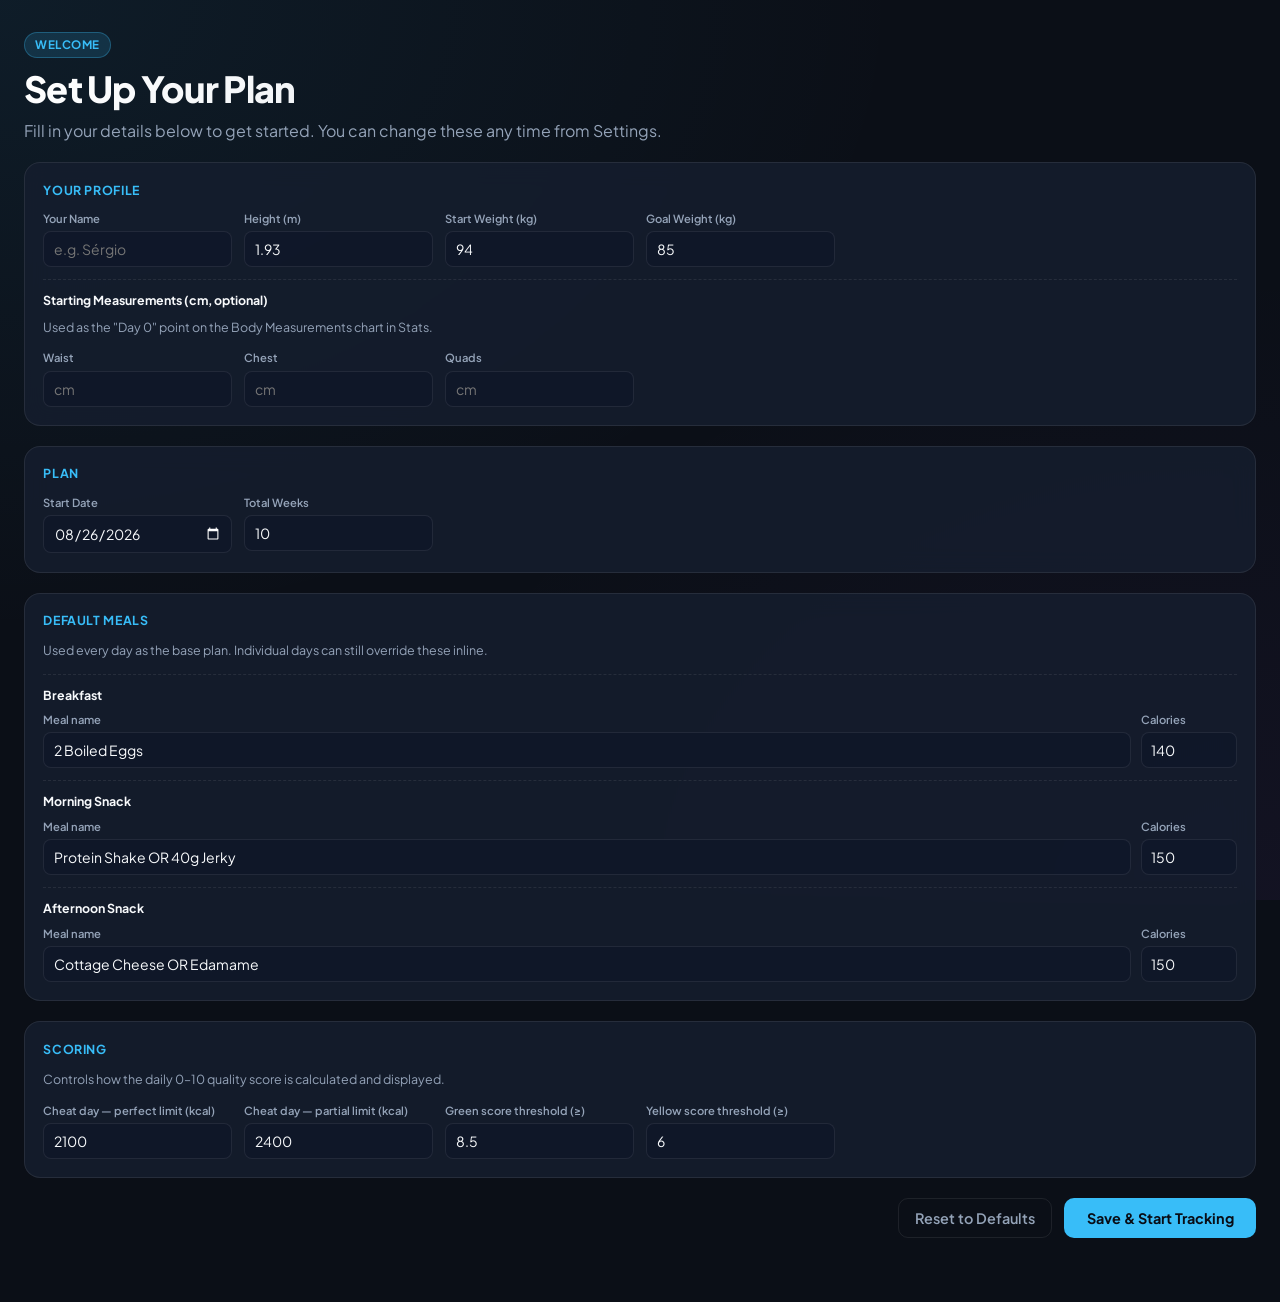
==== commit 6a661a18: "Add PWA support (manifest + service worker) and CSV export PWA: - manifest.json at project root (nam" ====
--- a/config.html
+++ b/config.html
@@ -5,11 +5,15 @@
   <meta name="viewport" content="width=device-width, initial-scale=1.0">
   <meta name="apple-mobile-web-app-capable" content="yes">
   <meta name="apple-mobile-web-app-status-bar-style" content="black-translucent">
+  <meta name="apple-mobile-web-app-title" content="Transform">
+  <meta name="theme-color" content="#0b0f17">
   <title>Settings</title>
   <link rel="preconnect" href="https://fonts.googleapis.com">
   <link rel="preconnect" href="https://fonts.gstatic.com" crossorigin>
   <link href="https://fonts.googleapis.com/css2?family=Plus+Jakarta+Sans:wght@400;500;600;700;800&display=swap" rel="stylesheet">
+  <link rel="manifest" href="manifest.json">
   <link rel="icon" href="files/favicon.svg" type="image/svg+xml">
+  <link rel="apple-touch-icon" href="files/apple-touch-icon.png">
   <link rel="stylesheet" href="css/styles.css">
 </head>
 <body>
